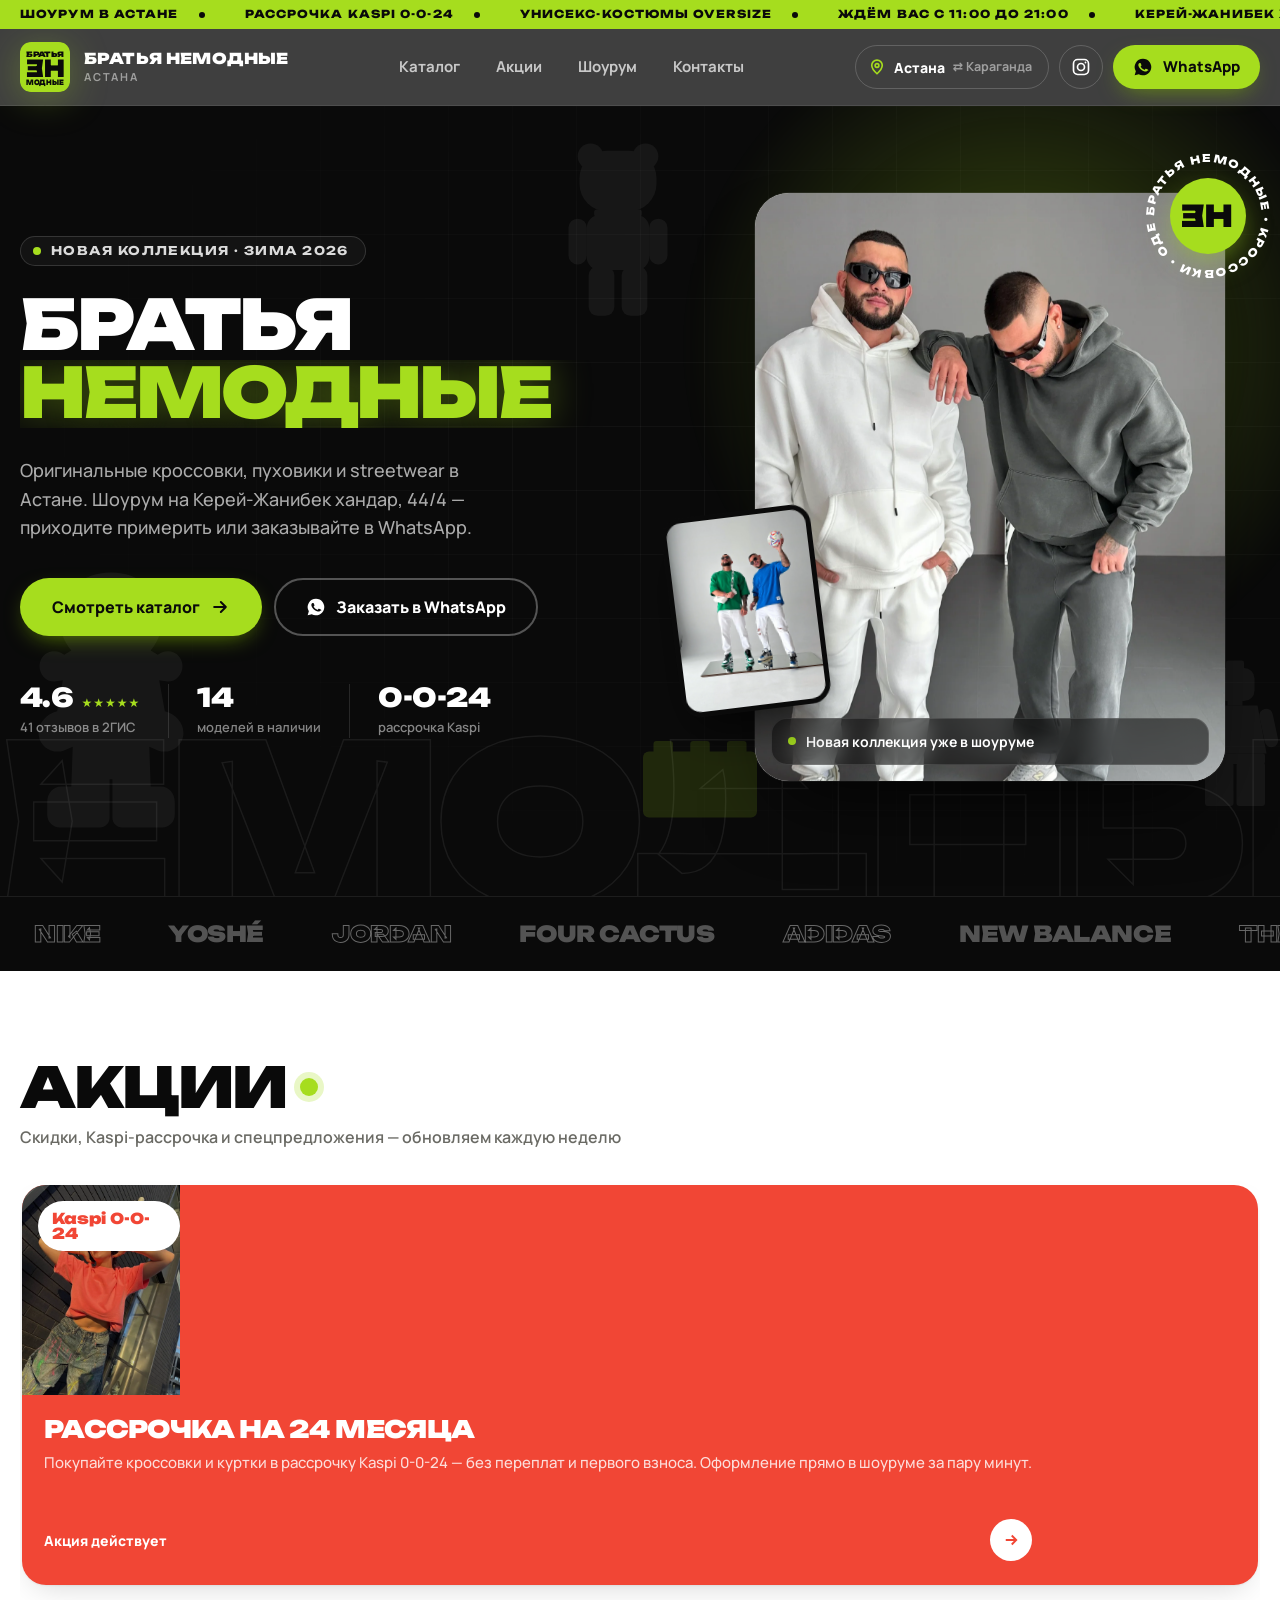
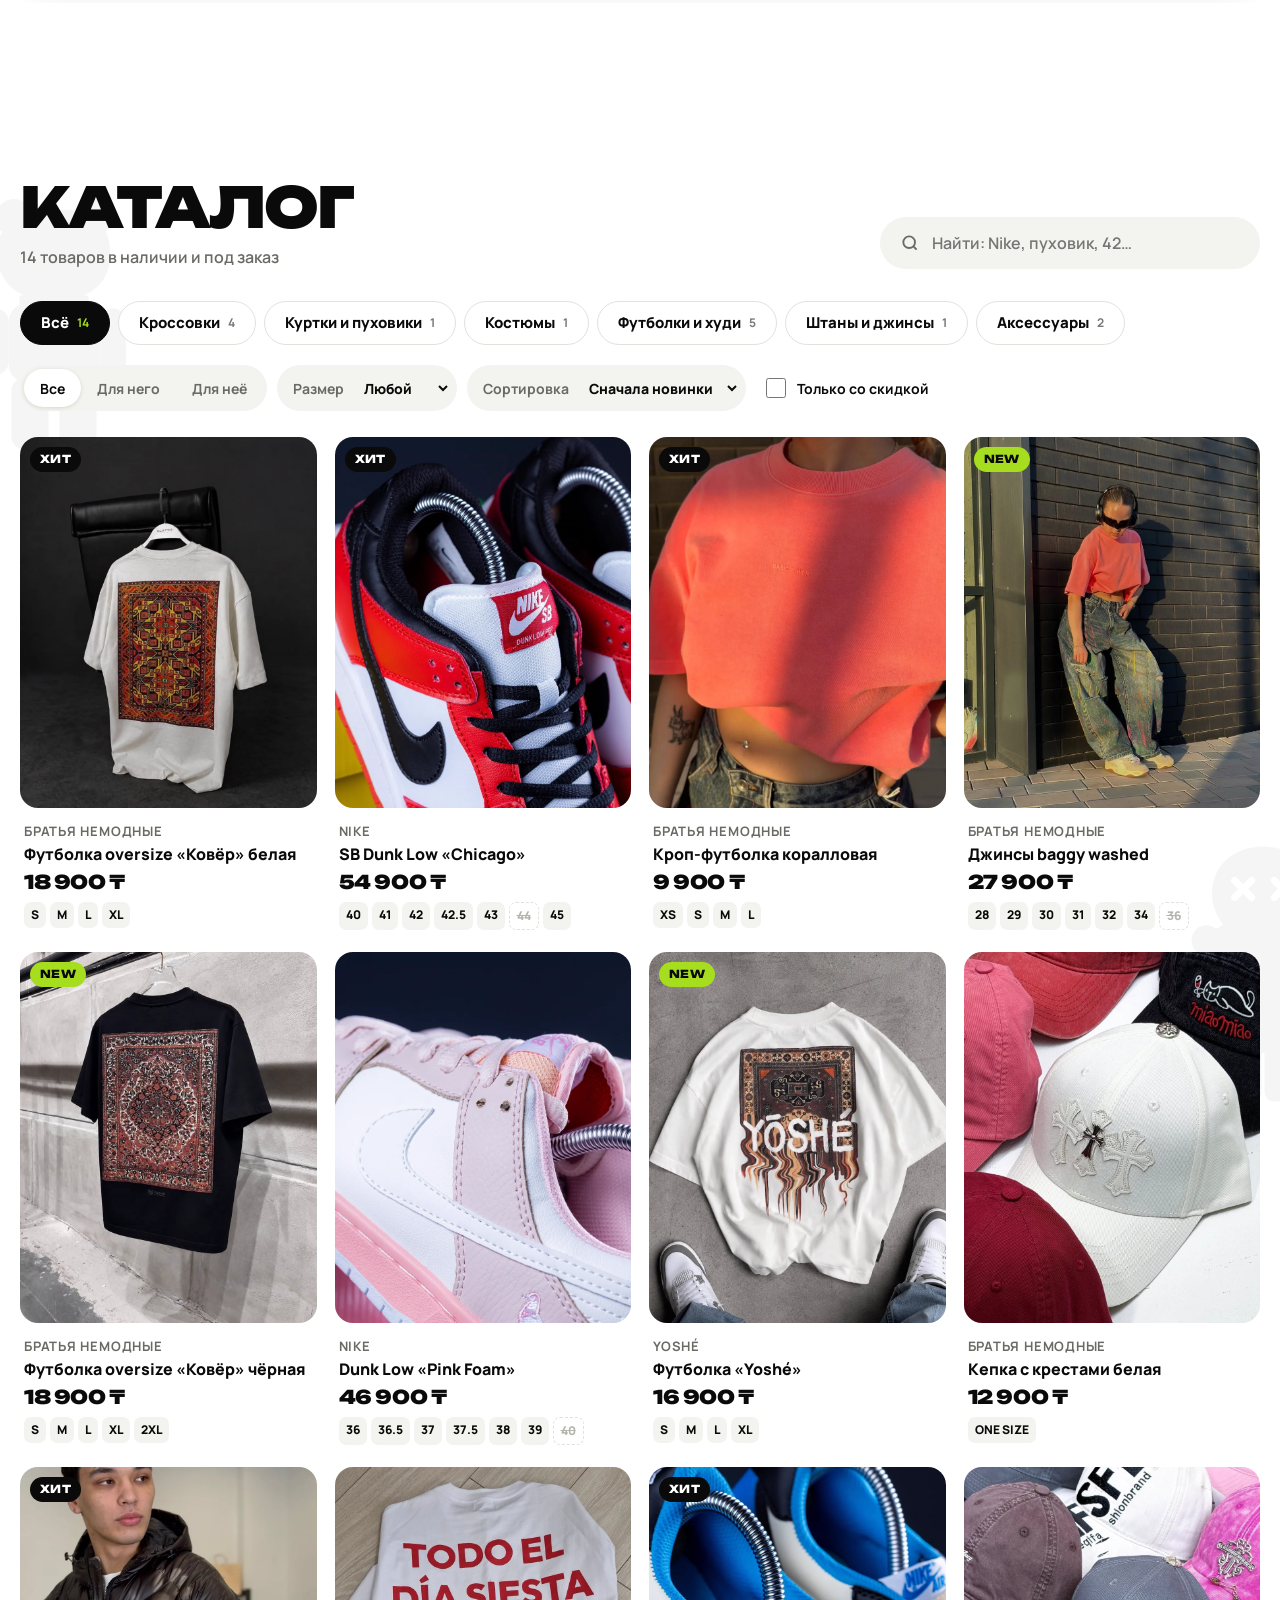
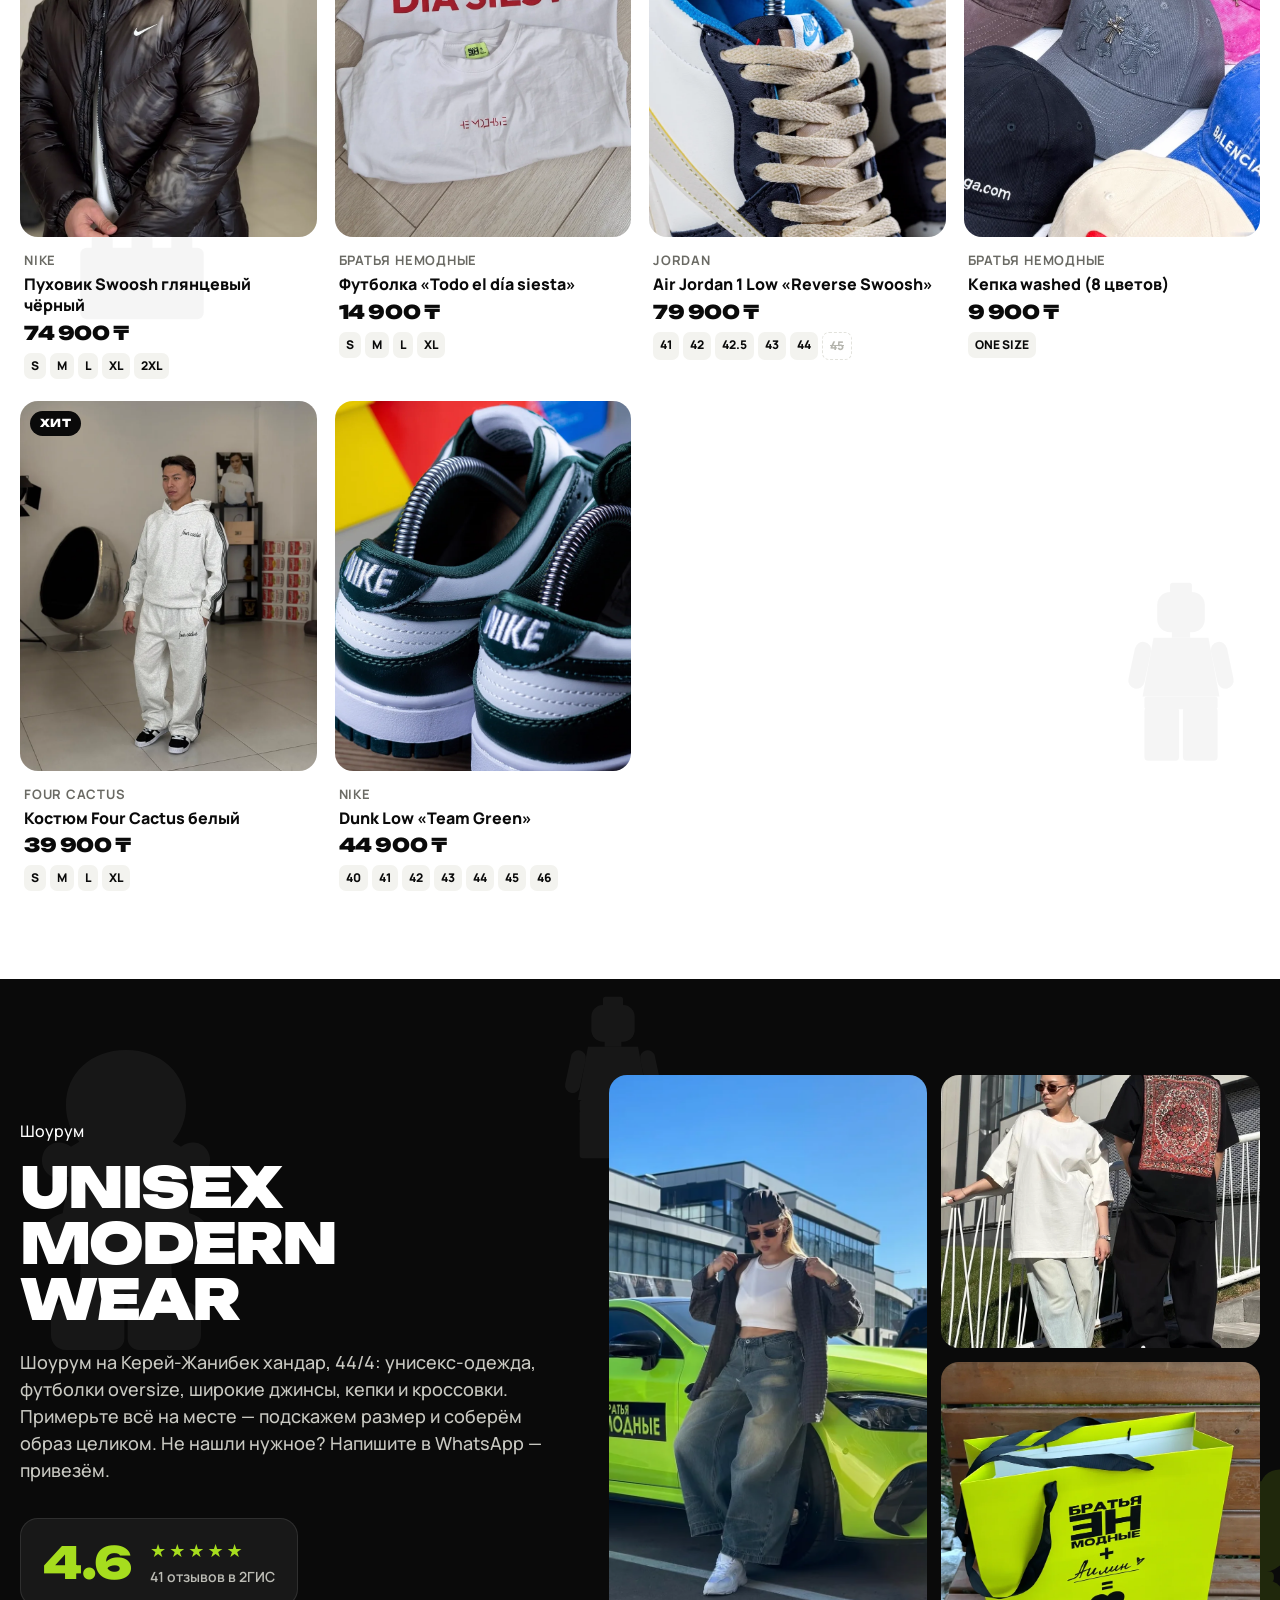
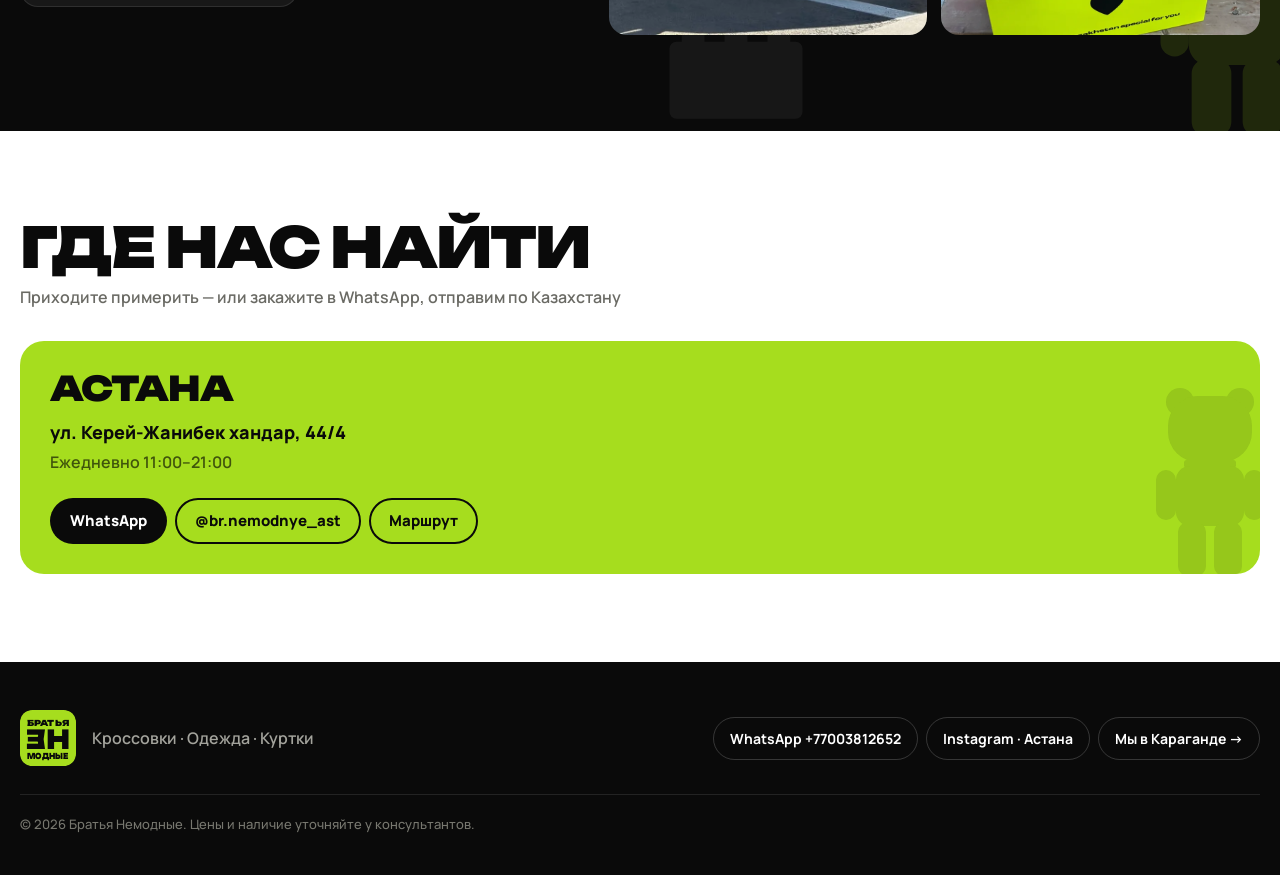
==== astana/index.html @ 57acdb15 "Отдельные сайты и админки для Караганды и Астаны Co-Authored-By: Claude Opus 5.5 <noreply@anthropic." ====
<!doctype html>
<html lang="ru">
<head>
<meta charset="utf-8">
<meta name="viewport" content="width=device-width, initial-scale=1, viewport-fit=cover">
<title>Братья Немодные Астана — кроссовки, одежда, куртки</title>
<meta name="description" content="Братья Немодные — магазин кроссовок, одежды и курток в Караганде и Астане. Кроссовки от 3 990 ₸, рассрочка Kaspi 0-0-24. Заказ в WhatsApp.">
<meta name="theme-color" content="#A6DD1E">
<meta property="og:title" content="Братья Немодные — кроссовки, одежда, куртки">
<meta property="og:description" content="Кроссовки от 3 990 ₸. Шоурумы в Караганде и Астане.">
<meta property="og:image" content="../media/showroom-led.webp">
<link rel="icon" href="data:image/svg+xml,%3Csvg xmlns='http://www.w3.org/2000/svg' viewBox='0 0 64 64'%3E%3Crect width='64' height='64' rx='14' fill='%23A6DD1E'/%3E%3Ctext x='32' y='44' font-family='Arial Black,Arial' font-weight='900' font-size='30' text-anchor='middle' transform='translate(64 0) scale(-1 1)'%3EНЕ%3C/text%3E%3C/svg%3E">
<link rel="preconnect" href="https://fonts.googleapis.com">
<link rel="preconnect" href="https://fonts.gstatic.com" crossorigin>
<link href="https://fonts.googleapis.com/css2?family=Unbounded:wght@500;700;900&family=Manrope:wght@400;500;600;700;800&display=swap" rel="stylesheet">
<link rel="stylesheet" href="../styles.css?v=5">
</head>
<body>

<div class="ticker" aria-hidden="true"><div class="ticker__track" id="ticker"></div></div>

<header class="top" id="top">
  <div class="wrap top__in">
    <a href="#" class="brand" aria-label="Братья Немодные — на главную">
      <span class="brand__mark" id="logo"><svg class="bn-logo" viewBox="0 0 120 120"><rect width="120" height="120" rx="22" fill="#A6DD1E"/></svg></span>
      <span class="brand__word"><b>Братья Немодные</b><small>Астана</small></span>
    </a>
    <nav class="top__nav" aria-label="Разделы">
      <a href="#catalog">Каталог</a>
      <a href="#promo">Акции</a>
      <a href="#showroom">Шоурум</a>
      <a href="#contacts">Контакты</a>
    </nav>
    <div class="top__act">
      <a class="city-sw" href="../karaganda/" title="Перейти на сайт: Караганда"><svg viewBox="0 0 24 24"><path d="M12 21s-7-6.1-7-11.2A7 7 0 0 1 19 9.8C19 14.9 12 21 12 21z"/><circle cx="12" cy="10" r="2.5"/></svg><span>Астана</span><em>⇄ Караганда</em></a>
      <a class="icon-btn" id="igTop" target="_blank" rel="noopener" aria-label="Instagram"><svg viewBox="0 0 24 24"><rect x="3" y="3" width="18" height="18" rx="5"/><circle cx="12" cy="12" r="4.2"/><circle cx="17.4" cy="6.6" r="1.1" class="fill"/></svg></a>
      <a class="btn btn--lime btn--sm" id="waTop" target="_blank" rel="noopener"><svg class="wa-ic" viewBox="0 0 24 24"><path d="M12 2a10 10 0 0 0-8.6 15.1L2 22l5-1.3A10 10 0 1 0 12 2zm5.3 14.2c-.2.6-1.3 1.2-1.8 1.2-.5.1-1 .2-3.3-.7-2.8-1.1-4.5-3.9-4.7-4.1-.1-.2-1.1-1.5-1.1-2.9s.7-2 1-2.3c.2-.3.5-.3.7-.3h.5c.2 0 .4 0 .6.5l.9 2.1c.1.2.1.4 0 .5l-.3.5-.4.5c-.1.1-.3.3-.1.6.2.3.8 1.3 1.7 2.1 1.1 1 2.1 1.3 2.4 1.5.3.1.5.1.7-.1l.9-1.1c.2-.3.4-.2.7-.1l2 1c.3.1.5.2.5.3.1.2.1.7-.1 1.3z"/></svg><span>WhatsApp</span></a>
    </div>
  </div>
</header>

<main>
  <!-- ГЛАВНЫЙ ЭКРАН -->
  <section class="hero">
    <div class="hero__glow" aria-hidden="true"></div>
    <div class="figs figs--dark" data-figs="hero"></div>
    <div class="hero__ghost" aria-hidden="true">НЕМОДНЫЕ</div>
    <div class="wrap hero__in">
      <div class="hero__text">
        <p class="eyebrow"><i></i><span id="heroKicker">Новая коллекция · Зима 2026</span></p>
        <h1 class="hero__title" id="heroTitle"><span class="ln"><span>Братья</span></span><span class="ln"><span class="hl">Немодные</span></span></h1>
        <p class="hero__lead" id="heroText"></p>
        <div class="hero__cta">
          <a href="#catalog" class="btn btn--lime btn--lg">Смотреть каталог <svg viewBox="0 0 24 24" class="arr"><path d="M5 12h14M13 6l6 6-6 6"/></svg></a>
          <a class="btn btn--line btn--lg" id="waHero" target="_blank" rel="noopener"><svg class="wa-ic" viewBox="0 0 24 24"><path d="M12 2a10 10 0 0 0-8.6 15.1L2 22l5-1.3A10 10 0 1 0 12 2zm5.3 14.2c-.2.6-1.3 1.2-1.8 1.2-.5.1-1 .2-3.3-.7-2.8-1.1-4.5-3.9-4.7-4.1-.1-.2-1.1-1.5-1.1-2.9s.7-2 1-2.3c.2-.3.5-.3.7-.3h.5c.2 0 .4 0 .6.5l.9 2.1c.1.2.1.4 0 .5l-.3.5-.4.5c-.1.1-.3.3-.1.6.2.3.8 1.3 1.7 2.1 1.1 1 2.1 1.3 2.4 1.5.3.1.5.1.7-.1l.9-1.1c.2-.3.4-.2.7-.1l2 1c.3.1.5.2.5.3.1.2.1.7-.1 1.3z"/></svg> Заказать в WhatsApp</a>
        </div>
        <ul class="hero__trust">
          <li><b><span id="factRating">4.9</span> <em>★★★★★</em></b><span id="factReviews">отзывы в 2ГИС</span></li>
          <li><b id="factStock">—</b><span>моделей в наличии</span></li>
          <li><b>0-0-24</b><span>рассрочка Kaspi</span></li>
        </ul>
      </div>
      <div class="hero__media">
        <figure class="hero__photo"><img id="heroImg" src="../media/brothers-hero.webp" alt="Братья Немодные" fetchpriority="high"><figcaption><span class="dot"></span><span id="heroCap">Новая коллекция в шоуруме</span></figcaption></figure>
        <figure class="hero__mini" id="heroMiniBox"><img id="heroImg2" src="../media/brothers-color.webp" alt="Братья Немодные"></figure>
        <div class="seal" aria-hidden="true">
          <svg viewBox="0 0 200 200"><defs><path id="sealPath" d="M100 100m-78 0a78 78 0 1 1 156 0a78 78 0 1 1-156 0"/></defs><text><textPath href="#sealPath" startOffset="0">БРАТЬЯ НЕМОДНЫЕ • КРОССОВКИ • ОДЕЖДА • КУРТКИ •</textPath></text></svg>
          <span class="seal__core"><b>НЕ</b></span>
        </div>
        <div class="price-tag" id="heroTag" hidden><span>кроссовки от</span><b id="heroTagVal"></b></div>
      </div>
    </div>
  </section>

  <div class="brands" aria-label="Бренды в наличии"><div class="brands__track" id="brands"></div></div>

  <!-- АКЦИИ -->
  <section class="sec" id="promo" hidden>
    <div class="wrap">
      <div class="sec__head">
        <h2 class="h2">Акции <span class="lime-dot"></span></h2>
        <p class="sec__sub">Скидки, Kaspi-рассрочка и спецпредложения — обновляем каждую неделю</p>
      </div>
      <div class="promos" id="promos"></div>
    </div>
  </section>

  <!-- КАТАЛОГ -->
  <section class="sec sec--catalog" id="catalog">
    <div class="figs figs--soft" data-figs="catalog"></div>
    <div class="wrap">
      <div class="sec__head sec__head--row">
        <div>
          <h2 class="h2">Каталог</h2>
          <p class="sec__sub" id="catCount"></p>
        </div>
        <label class="search">
          <svg viewBox="0 0 24 24"><circle cx="11" cy="11" r="7"/><path d="M20 20l-3.5-3.5"/></svg>
          <input type="search" id="q" placeholder="Найти: Nike, пуховик, 42…" autocomplete="off">
        </label>
      </div>
      <div class="chips" id="cats" role="tablist" aria-label="Категории"></div>
      <div class="filters">
        <div class="seg" id="gender" role="group" aria-label="Для кого">
          <button type="button" data-g="" class="on">Все</button>
          <button type="button" data-g="his">Для него</button>
          <button type="button" data-g="her">Для неё</button>
        </div>
        <label class="select"><span>Размер</span><select id="size"><option value="">Любой</option></select></label>
        <label class="select"><span>Сортировка</span><select id="sort">
          <option value="new">Сначала новинки</option>
          <option value="cheap">Сначала дешевле</option>
          <option value="exp">Сначала дороже</option>
          <option value="sale">Со скидкой</option>
        </select></label>
        <label class="check"><input type="checkbox" id="onlySale"><span>Только со скидкой</span></label>
      </div>
      <div class="grid" id="grid"></div>
      <div class="empty" id="empty" hidden>
        <p><b>Ничего не нашли</b>Но, возможно, это есть в шоуруме — напишите нам, проверим.</p>
        <a class="btn btn--ink" id="waEmpty" target="_blank" rel="noopener">Спросить в WhatsApp</a>
      </div>
    </div>
  </section>

  <!-- ШОУРУМ -->
  <section class="showroom" id="showroom">
    <div class="figs figs--dark" data-figs="dark"></div>
    <div class="wrap showroom__in">
      <div class="showroom__text">
        <p class="kicker kicker--lime">Шоурум</p>
        <h2 class="h2 h2--light" id="aboutTitle"></h2>
        <p class="showroom__lead" id="aboutText"></p>
        <div class="rating">
          <div class="rating__num" id="ratingNum">4.9</div>
          <div><div class="stars">★★★★★</div><span id="ratingText">отзывов в 2ГИС</span></div>
        </div>
      </div>
      <div class="gallery" id="gallery"></div>
    </div>
  </section>

  <!-- КОНТАКТЫ -->
  <section class="sec" id="contacts">
    <div class="wrap">
      <div class="sec__head">
        <h2 class="h2">Где нас найти</h2>
        <p class="sec__sub">Приходите примерить — или закажите в WhatsApp, отправим по Казахстану</p>
      </div>
      <div class="branches" id="branches"></div>
    </div>
  </section>
</main>

<footer class="foot">
  <div class="wrap foot__in">
    <div class="foot__brand"><span id="footLogo"></span><p>Кроссовки · Одежда · Куртки</p></div>
    <div class="foot__links" id="footLinks"></div>
    <p class="foot__copy">© <span id="year"></span> Братья Немодные. Цены и наличие уточняйте у консультантов.</p>
  </div>
</footer>

<a class="fab" id="fab" target="_blank" rel="noopener" aria-label="Написать в WhatsApp"><svg viewBox="0 0 24 24"><path d="M12 2a10 10 0 0 0-8.6 15.1L2 22l5-1.3A10 10 0 1 0 12 2zm5.3 14.2c-.2.6-1.3 1.2-1.8 1.2-.5.1-1 .2-3.3-.7-2.8-1.1-4.5-3.9-4.7-4.1-.1-.2-1.1-1.5-1.1-2.9s.7-2 1-2.3c.2-.3.5-.3.7-.3h.5c.2 0 .4 0 .6.5l.9 2.1c.1.2.1.4 0 .5l-.3.5-.4.5c-.1.1-.3.3-.1.6.2.3.8 1.3 1.7 2.1 1.1 1 2.1 1.3 2.4 1.5.3.1.5.1.7-.1l.9-1.1c.2-.3.4-.2.7-.1l2 1c.3.1.5.2.5.3.1.2.1.7-.1 1.3z"/></svg></a>

<!-- Карточка товара -->
<div class="modal" id="pm" hidden>
  <div class="modal__bg" data-close></div>
  <div class="modal__box modal__box--product" role="dialog" aria-modal="true" aria-labelledby="pmTitle">
    <button class="modal__x" data-close aria-label="Закрыть">×</button>
    <div class="pm">
      <div class="pm__media">
        <div class="pm__stage" id="pmStage"></div>
        <div class="pm__thumbs" id="pmThumbs"></div>
      </div>
      <div class="pm__info">
        <p class="pm__brand" id="pmBrand"></p>
        <h3 class="pm__title" id="pmTitle"></h3>
        <div class="pm__price" id="pmPrice"></div>
        <div class="pm__promo" id="pmPromo" hidden></div>
        <div class="pm__sizes">
          <div class="pm__label"><span>Размер</span><small id="pmSizeHint">Выберите размер</small></div>
          <div class="sizes" id="pmSizes"></div>
        </div>
        <p class="pm__desc" id="pmDesc"></p>
        <a class="btn btn--lime btn--block" id="pmOrder" target="_blank" rel="noopener">Заказать в WhatsApp</a>
        <a class="btn btn--ghost btn--block" id="pmAsk" target="_blank" rel="noopener">Спросить в Instagram</a>
        <ul class="pm__perks">
          <li>Примерка в шоуруме</li>
          <li>Рассрочка Kaspi 0-0-24</li>
          <li>Доставка по Казахстану</li>
        </ul>
      </div>
    </div>
  </div>
</div>

<!-- Акция -->
<div class="modal" id="prm" hidden>
  <div class="modal__bg" data-close></div>
  <div class="modal__box modal__box--promo" role="dialog" aria-modal="true" aria-labelledby="prmTitle">
    <button class="modal__x" data-close aria-label="Закрыть">×</button>
    <div class="prm__media" id="prmMedia"></div>
    <div class="prm__body">
      <span class="prm__badge" id="prmBadge"></span>
      <h3 class="prm__title" id="prmTitle"></h3>
      <p class="prm__dates" id="prmDates"></p>
      <p class="prm__text" id="prmText"></p>
      <div class="prm__cta" id="prmCta"></div>
    </div>
  </div>
</div>

<script>window.BN_CITY = "ast"; window.BN_BASE = "../";</script>
<script src="../common.js?v=5"></script>
<script src="../app.js?v=5"></script>
</body>
</html>
---- styles.css ----
/* Братья Немодные — сайт магазина */
:root {
  --lime: #A6DD1E;
  --lime-2: #C4F23A;
  --lime-ink: #2D3D00;
  --ink: #0A0A0A;
  --ink-2: #1A1A1A;
  --paper: #FFFFFF;
  --concrete: #F3F3EF;
  --concrete-2: #E9E9E3;
  --line: #E2E2DC;
  --muted: #6A6A64;
  --red: #F14635;
  --r: 18px;
  --r-sm: 12px;
  --shadow: 0 1px 2px rgba(0,0,0,.05), 0 12px 32px -12px rgba(0,0,0,.18);
  --display: 'Unbounded', 'Arial Black', system-ui, sans-serif;
  --body: 'Manrope', system-ui, -apple-system, 'Segoe UI', sans-serif;
  color-scheme: light;
}
* { box-sizing: border-box; }
html { scroll-behavior: smooth; -webkit-text-size-adjust: 100%; }
body { margin: 0; background: var(--paper); color: var(--ink); font: 500 16px/1.5 var(--body); overflow-x: hidden; }
img, video { display: block; max-width: 100%; }
a { color: inherit; text-decoration: none; }
button { font: inherit; color: inherit; cursor: pointer; }
[hidden] { display: none !important; }
:focus-visible { outline: 3px solid var(--lime); outline-offset: 2px; }
.wrap { width: min(1240px, 100% - 32px); margin-inline: auto; position: relative; z-index: 1; }

/* ---------- логотип ---------- */
svg.bn-logo { display: block; width: 100%; height: auto; border-radius: 22%; }

/* ---------- бегущая строка ---------- */
.ticker { background: var(--lime); color: var(--ink); overflow: hidden; white-space: nowrap; font: 800 11px/1 var(--display); letter-spacing: .1em; text-transform: uppercase; position: relative; z-index: 31; }
.ticker__track { display: inline-flex; padding: 9px 0; animation: tick 45s linear infinite; }
.ticker__track span { padding: 0 20px; display: inline-flex; align-items: center; gap: 20px; }
.ticker__track span::after { content: ''; width: 6px; height: 6px; background: var(--ink); border-radius: 50%; }
@keyframes tick { to { transform: translateX(-50%); } }

/* ---------- шапка ---------- */
.top { position: sticky; top: 0; z-index: 30; background: rgba(10,10,10,.78); backdrop-filter: saturate(1.6) blur(18px); -webkit-backdrop-filter: saturate(1.6) blur(18px); border-bottom: 1px solid rgba(255,255,255,.08); color: #fff; }
.top__in { display: flex; align-items: center; gap: 28px; height: 76px; }
.brand { display: flex; align-items: center; gap: 14px; flex: none; }
.brand__mark { width: 50px; display: block; transition: transform .35s cubic-bezier(.2,.9,.3,1.3); filter: drop-shadow(0 6px 18px rgba(166,221,30,.28)); }
.brand:hover .brand__mark { transform: rotate(-8deg) scale(1.06); }
.brand__word { display: grid; line-height: 1.1; }
.brand__word b { font: 900 15px/1.1 var(--display); text-transform: uppercase; letter-spacing: .01em; }
.brand__word small { font-size: 11px; font-weight: 700; letter-spacing: .16em; text-transform: uppercase; color: rgba(255,255,255,.5); margin-top: 4px; }
.top__nav { display: flex; gap: 4px; margin: 0 auto; }
.top__nav a { position: relative; padding: 10px 16px; font-weight: 700; font-size: 15px; color: rgba(255,255,255,.72); transition: color .2s; }
.top__nav a::after { content: ''; position: absolute; left: 16px; right: 16px; bottom: 4px; height: 2px; background: var(--lime); border-radius: 2px; transform: scaleX(0); transform-origin: left; transition: transform .3s; }
.top__nav a:hover { color: #fff; }
.top__nav a:hover::after { transform: scaleX(1); }
.top__act { display: flex; gap: 10px; align-items: center; margin-left: auto; }
.top__nav + .top__act { margin-left: 0; }
.icon-btn { width: 44px; height: 44px; border-radius: 50%; display: grid; place-items: center; border: 1.5px solid rgba(255,255,255,.18); color: #fff; transition: border-color .2s, background .2s, color .2s; }
.icon-btn:hover { border-color: var(--lime); color: var(--lime); }
.icon-btn svg { width: 20px; height: 20px; fill: none; stroke: currentColor; stroke-width: 2; }
.icon-btn svg .fill { fill: currentColor; stroke: none; }

/* ---------- кнопки ---------- */
.btn { display: inline-flex; align-items: center; justify-content: center; gap: 10px; min-height: 52px; padding: 0 26px; border-radius: 99px; font-weight: 800; font-size: 16px; border: 2px solid transparent; transition: transform .15s, background .2s, box-shadow .2s, color .2s; cursor: pointer; text-align: center; }
.btn:active { transform: translateY(1px) scale(.99); }
.btn--sm { min-height: 44px; padding: 0 18px; font-size: 15px; }
.btn--lime { background: var(--lime); color: var(--ink); box-shadow: 0 8px 24px -10px rgba(120,170,0,.9); }
.btn--lime:hover { background: var(--lime-2); }
.btn--ink { background: var(--ink); color: #fff; }
.btn--ink:hover { background: #262626; }
.btn--ghost { border-color: var(--ink); color: var(--ink); background: transparent; }
.btn--ghost:hover { background: var(--ink); color: #fff; }
.btn--block { width: 100%; }
.btn .arr { width: 20px; height: 20px; fill: none; stroke: currentColor; stroke-width: 2.4; stroke-linecap: round; stroke-linejoin: round; }
.wa-ic { width: 20px; height: 20px; fill: currentColor; }

/* ---------- силуэты игрушек на фоне ---------- */
.figs { position: absolute; inset: 0; overflow: hidden; pointer-events: none; z-index: 0; }
.fig { position: absolute; fill: var(--ink); opacity: .045; animation: float 9s ease-in-out infinite; }
.fig svg { width: 100%; height: auto; display: block; }
.fig--lime { fill: var(--lime); opacity: .55; }
.fig--outline { fill: none; opacity: .12; }
.fig--outline svg * { fill: none; stroke: var(--ink); stroke-width: 2.5; }
.figs--soft .fig { opacity: .035; }
.figs--dark .fig { fill: #fff; opacity: .05; }
.figs--dark .fig--lime { fill: var(--lime); opacity: .14; }
@keyframes float { 0%,100% { transform: translateY(0) rotate(var(--rot, 0deg)); } 50% { transform: translateY(-14px) rotate(calc(var(--rot, 0deg) + 3deg)); } }
@media (prefers-reduced-motion: reduce) { .fig, .ticker__track { animation: none; } html { scroll-behavior: auto; } }

/* ---------- главный экран ---------- */
.hero { position: relative; overflow: hidden; background: #0A0A0A; color: #fff; isolation: isolate; }
.hero::before { content: ''; position: absolute; inset: 0; background-image: linear-gradient(rgba(255,255,255,.035) 1px, transparent 1px), linear-gradient(90deg, rgba(255,255,255,.035) 1px, transparent 1px); background-size: 64px 64px; mask-image: radial-gradient(ellipse at 70% 40%, #000 20%, transparent 75%); -webkit-mask-image: radial-gradient(ellipse at 70% 40%, #000 20%, transparent 75%); z-index: -1; }
.hero__glow { position: absolute; width: 760px; height: 760px; right: -120px; top: -140px; background: radial-gradient(circle, rgba(166,221,30,.32), rgba(166,221,30,0) 62%); filter: blur(10px); z-index: -1; pointer-events: none; }
.hero__ghost { position: absolute; left: 50%; bottom: -0.16em; transform: translateX(-50%); font: 900 clamp(90px, 17vw, 260px)/1 var(--display); letter-spacing: -.04em; color: transparent; -webkit-text-stroke: 1.5px rgba(255,255,255,.07); white-space: nowrap; pointer-events: none; z-index: -1; }
.hero__in { display: grid; grid-template-columns: 1.08fr .92fr; gap: 64px; align-items: center; padding: 76px 0 104px; min-height: min(860px, calc(100vh - 110px)); }
.eyebrow { display: inline-flex; align-items: center; gap: 10px; margin: 0 0 26px; padding: 8px 16px 8px 12px; border-radius: 99px; border: 1px solid rgba(255,255,255,.14); background: rgba(255,255,255,.04); font: 700 12px/1 var(--display); letter-spacing: .12em; text-transform: uppercase; color: rgba(255,255,255,.85); }
.eyebrow i { width: 8px; height: 8px; border-radius: 50%; background: var(--lime); box-shadow: 0 0 0 0 rgba(166,221,30,.7); animation: pulse 2s infinite; }
@keyframes pulse { 70% { box-shadow: 0 0 0 10px rgba(166,221,30,0); } 100% { box-shadow: 0 0 0 0 rgba(166,221,30,0); } }
.hero__title { margin: 0; font: 900 clamp(40px, 5.4vw, 82px)/.94 var(--display); letter-spacing: -.045em; text-transform: uppercase; }
.hero__title .ln { display: block; overflow: hidden; padding-bottom: .04em; }
.hero__title .ln > span { display: inline-block; animation: rise .9s cubic-bezier(.2,.8,.2,1) both; }
.hero__title .hl { color: var(--lime); text-shadow: 0 0 42px rgba(166,221,30,.38); }
@keyframes rise { from { transform: translateY(105%); } }
.hero__lead { margin: 28px 0 0; max-width: 500px; font-size: 18px; line-height: 1.6; color: rgba(255,255,255,.66); }
.hero__cta { display: flex; flex-wrap: wrap; gap: 12px; margin-top: 36px; }
.btn--lg { min-height: 58px; padding: 0 30px; font-size: 16px; }
.btn--line { border-color: rgba(255,255,255,.3); color: #fff; }
.btn--line:hover { border-color: #fff; background: #fff; color: var(--ink); }
.hero__trust { list-style: none; margin: 48px 0 0; padding: 0; display: flex; }
.hero__trust li { padding: 0 28px; border-left: 1px solid rgba(255,255,255,.12); }
.hero__trust li:first-child { padding-left: 0; border-left: 0; }
.hero__trust b { display: flex; align-items: baseline; gap: 8px; font: 900 26px/1 var(--display); letter-spacing: -.02em; white-space: nowrap; }
.hero__trust em { font-style: normal; font-size: 12px; color: var(--lime); letter-spacing: 1px; }
.hero__trust li > span { display: block; margin-top: 8px; font-size: 13px; font-weight: 600; color: rgba(255,255,255,.5); }

.hero__media { position: relative; justify-self: center; width: min(470px, 100%); }
.hero__photo { position: relative; margin: 0; aspect-ratio: 4/5; border-radius: 34px; overflow: hidden; background: #e6e6e3; box-shadow: 0 40px 80px -30px rgba(0,0,0,.8), 0 0 0 1px rgba(255,255,255,.08); }
.hero__photo img { width: 100%; height: 100%; object-fit: cover; object-position: 50% 30%; animation: zoomin 1.6s cubic-bezier(.2,.8,.2,1) both; }
@keyframes zoomin { from { transform: scale(1.1); opacity: 0; } }
.hero__photo figcaption { position: absolute; left: 16px; right: 16px; bottom: 16px; display: flex; align-items: center; gap: 10px; padding: 12px 16px; border-radius: 16px; background: rgba(10,10,10,.55); backdrop-filter: blur(12px); -webkit-backdrop-filter: blur(12px); font-weight: 700; font-size: 14px; color: #fff; border: 1px solid rgba(255,255,255,.12); }
.hero__photo .dot { width: 8px; height: 8px; border-radius: 50%; background: var(--lime); flex: none; }
.hero__mini { position: absolute; left: -84px; bottom: 70px; width: 150px; margin: 0; aspect-ratio: 3/4; border-radius: 20px; overflow: hidden; border: 5px solid #0A0A0A; box-shadow: 0 24px 50px -16px rgba(0,0,0,.8); transform: rotate(-7deg); background: #222; }
.hero__mini img { width: 100%; height: 100%; object-fit: cover; }
.seal { position: absolute; right: -52px; top: -46px; width: 138px; height: 138px; display: grid; place-items: center; }
.seal svg { position: absolute; inset: 0; width: 100%; height: 100%; animation: spin 18s linear infinite; }
.seal text { font: 800 15.5px var(--display); letter-spacing: 2.3px; fill: #fff; }
.seal__core { width: 76px; height: 76px; border-radius: 50%; background: var(--lime); color: var(--ink); display: grid; place-items: center; box-shadow: 0 10px 30px -6px rgba(166,221,30,.55); }
.seal__core b { font: 900 30px/1 var(--display); transform: scaleX(-1); letter-spacing: -.04em; }
@keyframes spin { to { transform: rotate(360deg); } }
.price-tag { position: absolute; right: -30px; bottom: 120px; background: #fff; color: var(--ink); border-radius: 18px; padding: 14px 18px; box-shadow: 0 20px 40px -14px rgba(0,0,0,.6); transform: rotate(4deg); }
.price-tag span { display: block; font-size: 12px; font-weight: 700; color: var(--muted); text-transform: uppercase; letter-spacing: .08em; }
.price-tag b { font: 900 24px/1.1 var(--display); letter-spacing: -.02em; }
.price-tag::before { content: ''; position: absolute; left: -7px; top: 50%; width: 14px; height: 14px; margin-top: -7px; border-radius: 50%; background: var(--lime); border: 3px solid #fff; }

/* ---------- бренды ---------- */
.brands { background: #0A0A0A; border-top: 1px solid rgba(255,255,255,.08); overflow: hidden; white-space: nowrap; }
.brands__track { display: inline-flex; padding: 26px 0; animation: tick 50s linear infinite; }
.brands__track span { padding: 0 34px; font: 900 22px/1 var(--display); letter-spacing: -.02em; text-transform: uppercase; color: rgba(255,255,255,.3); }
.brands__track span:nth-child(odd) { color: transparent; -webkit-text-stroke: 1px rgba(255,255,255,.38); }

@media (max-width: 980px) {
  .hero__in { grid-template-columns: 1fr; gap: 56px; padding: 48px 0 80px; min-height: 0; }
  .hero__media { width: min(420px, 82%); }
}
@media (max-width: 640px) {
  .top__in { height: 64px; gap: 12px; }
  .brand { gap: 10px; }
  .brand__mark { width: 42px; }
  .brand__word b { font-size: 12.5px; }
  .brand__word small { font-size: 9.5px; letter-spacing: .12em; }
  .hero__in { padding: 36px 0 64px; gap: 44px; }
  .hero__cta .btn { width: 100%; }
  .hero__trust li { padding: 0 14px; }
  .hero__trust b { font-size: 19px; }
  .hero__trust em { display: none; }
  .hero__trust li > span { font-size: 11.5px; }
  .hero__media { width: 82%; }
  .hero__mini { width: 100px; left: -26px; bottom: 120px; border-width: 4px; }
  .seal { width: 100px; height: 100px; right: -20px; top: -34px; }
  .seal__core { width: 54px; height: 54px; }
  .seal__core b { font-size: 21px; }
  .price-tag { right: -16px; bottom: 92px; padding: 10px 13px; }
  .price-tag b { font-size: 18px; }
  .brands__track span { font-size: 17px; padding: 0 22px; }
}

/* ---------- секции ---------- */
.sec { position: relative; padding: 88px 0; }
.sec--catalog { background: var(--paper); }
.sec__head { margin-bottom: 32px; }
.sec__head--row { display: flex; align-items: flex-end; justify-content: space-between; gap: 24px; flex-wrap: wrap; }
.h2 { margin: 0; font: 900 clamp(32px, 4.6vw, 56px)/1 var(--display); letter-spacing: -.035em; text-transform: uppercase; display: flex; align-items: center; gap: 14px; }
.h2--light { color: #fff; }
.lime-dot { width: 18px; height: 18px; border-radius: 50%; background: var(--lime); display: inline-block; box-shadow: 0 0 0 6px rgba(166,221,30,.25); }
.sec__sub { margin: 10px 0 0; color: var(--muted); font-weight: 600; font-size: 16px; }

/* ---------- акции ---------- */
.promos { display: grid; grid-auto-flow: column; grid-auto-columns: minmax(300px, 1fr); gap: 18px; overflow-x: auto; scroll-snap-type: x mandatory; padding: 4px 2px 18px; scrollbar-width: thin; }
.promo { --bg: var(--lime); --fg: var(--ink); scroll-snap-align: start; position: relative; display: flex; flex-direction: column; min-height: 400px; border-radius: 24px; overflow: hidden; background: var(--bg); color: var(--fg); text-align: left; border: 0; padding: 0; box-shadow: var(--shadow); transition: transform .25s; }
.promo:hover { transform: translateY(-4px); }
.promo__img { position: relative; height: 210px; overflow: hidden; background: rgba(0,0,0,.15); }
.promo__img img, .promo__img video { width: 100%; height: 100%; object-fit: cover; transition: transform .6s; }
.promo:hover .promo__img img { transform: scale(1.05); }
.promo__badge { position: absolute; left: 16px; top: 16px; background: var(--fg); color: var(--bg); font: 900 15px/1 var(--display); padding: 10px 14px; border-radius: 99px; letter-spacing: -.01em; }
.promo__body { padding: 22px 22px 24px; display: flex; flex-direction: column; flex: 1; }
.promo__title { margin: 0; font: 900 24px/1.05 var(--display); letter-spacing: -.03em; text-transform: uppercase; }
.promo__text { margin: 10px 0 0; font-size: 15px; opacity: .82; display: -webkit-box; -webkit-line-clamp: 3; -webkit-box-orient: vertical; overflow: hidden; }
.promo__foot { margin-top: auto; padding-top: 16px; display: flex; justify-content: space-between; align-items: center; gap: 10px; font-weight: 800; font-size: 14px; }
.promo__foot .go { width: 42px; height: 42px; border-radius: 50%; background: var(--fg); color: var(--bg); display: grid; place-items: center; flex: none; }
.promo__foot .go svg { width: 18px; height: 18px; fill: none; stroke: currentColor; stroke-width: 2.5; }
.promo--white { border: 1.5px solid var(--line); box-shadow: none; }

/* ---------- каталог ---------- */
.search { display: flex; align-items: center; gap: 10px; background: var(--concrete); border-radius: 99px; padding: 0 18px; height: 52px; width: min(380px, 100%); border: 2px solid transparent; transition: border-color .2s, background .2s; }
.search:focus-within { border-color: var(--ink); background: #fff; }
.search svg { width: 20px; height: 20px; fill: none; stroke: var(--muted); stroke-width: 2.2; flex: none; }
.search input { border: 0; background: none; outline: none; font: 600 16px var(--body); width: 100%; color: var(--ink); }
.chips { display: flex; gap: 8px; overflow-x: auto; padding-bottom: 6px; scrollbar-width: none; }
.chips::-webkit-scrollbar { display: none; }
.chip { flex: none; height: 44px; padding: 0 20px; border-radius: 99px; border: 1.5px solid var(--line); background: #fff; font-weight: 800; font-size: 15px; display: inline-flex; align-items: center; gap: 8px; transition: all .2s; }
.chip:hover { border-color: var(--ink); }
.chip.on { background: var(--ink); border-color: var(--ink); color: #fff; }
.chip small { font-size: 12px; opacity: .55; font-weight: 700; }
.chip.on small { color: var(--lime); opacity: 1; }
.filters { display: flex; flex-wrap: wrap; gap: 10px; align-items: center; margin: 14px 0 26px; }
.seg { display: inline-flex; background: var(--concrete); border-radius: 99px; padding: 4px; }
.seg button { border: 0; background: none; height: 38px; padding: 0 16px; border-radius: 99px; font-weight: 700; font-size: 14px; color: var(--muted); }
.seg button.on { background: #fff; color: var(--ink); box-shadow: 0 1px 4px rgba(0,0,0,.12); }
.select { display: inline-flex; align-items: center; gap: 8px; height: 46px; padding: 0 6px 0 16px; border-radius: 99px; background: var(--concrete); font-size: 14px; font-weight: 700; color: var(--muted); }
.select select { border: 0; background: transparent; font: 800 14px var(--body); color: var(--ink); height: 100%; padding: 0 8px; outline: none; cursor: pointer; }
.check { display: inline-flex; align-items: center; gap: 8px; font-weight: 700; font-size: 14px; cursor: pointer; height: 46px; padding: 0 6px; }
.check input { width: 20px; height: 20px; accent-color: var(--ink); }

.grid { display: grid; grid-template-columns: repeat(4, 1fr); gap: 22px 18px; }
.card { position: relative; text-align: left; background: none; border: 0; padding: 0; display: flex; flex-direction: column; }
.card__media { position: relative; aspect-ratio: 4/5; border-radius: var(--r); overflow: hidden; background: var(--concrete); }
.card__media img { width: 100%; height: 100%; object-fit: cover; transition: transform .5s ease, opacity .4s; }
.card__media img.alt { position: absolute; inset: 0; opacity: 0; }
.card:hover .card__media img { transform: scale(1.045); }
.card:hover .card__media img.alt { opacity: 1; }
.badges { position: absolute; left: 10px; top: 10px; display: flex; flex-direction: column; gap: 6px; align-items: flex-start; }
.badge { font: 800 11px/1 var(--display); letter-spacing: .04em; text-transform: uppercase; padding: 7px 10px; border-radius: 99px; background: #fff; color: var(--ink); }
.badge--lime { background: var(--lime); }
.badge--sale { background: var(--red); color: #fff; }
.badge--ink { background: var(--ink); color: #fff; }
.card__vid { position: absolute; right: 10px; top: 10px; width: 34px; height: 34px; border-radius: 50%; background: rgba(0,0,0,.6); display: grid; place-items: center; }
.card__vid svg { width: 11px; height: 12px; margin-left: 2px; }
.card__out { position: absolute; inset: 0; background: rgba(255,255,255,.6); display: grid; place-items: center; font: 800 13px var(--display); text-transform: uppercase; letter-spacing: .05em; }
.card__body { padding: 14px 4px 0; }
.card__brand { font-size: 13px; font-weight: 700; color: var(--muted); text-transform: uppercase; letter-spacing: .06em; }
.card__title { margin: 3px 0 0; font-size: 16px; font-weight: 800; line-height: 1.3; }
.card__price { margin-top: 8px; display: flex; align-items: baseline; gap: 8px; flex-wrap: wrap; }
.card__price b { font: 900 19px/1 var(--display); letter-spacing: -.02em; }
.card__price s { color: var(--muted); font-weight: 700; font-size: 14px; }
.card__price .pct { background: var(--red); color: #fff; font-weight: 800; font-size: 12px; padding: 3px 7px; border-radius: 6px; }
.card__sizes { margin-top: 10px; display: flex; flex-wrap: wrap; gap: 4px; }
.card__sizes span { font-size: 12px; font-weight: 800; padding: 4px 7px; border-radius: 7px; background: var(--concrete); }
.card__sizes span.no { color: #b5b5ae; text-decoration: line-through; background: transparent; border: 1px dashed var(--line); }
.ph { width: 100%; height: 100%; display: grid; place-items: center; background: var(--concrete); }
.ph svg { width: 46%; fill: var(--concrete-2); }

.empty { text-align: center; padding: 48px 16px; border: 2px dashed var(--line); border-radius: var(--r); }
.empty p { margin: 0 0 18px; color: var(--muted); }
.empty b { display: block; font: 900 22px var(--display); color: var(--ink); margin-bottom: 6px; text-transform: uppercase; }

/* ---------- шоурум ---------- */
.showroom { position: relative; background: var(--ink); color: #fff; padding: 96px 0; overflow: hidden; }
.showroom__in { display: grid; grid-template-columns: .9fr 1.1fr; gap: 56px; align-items: center; }
.showroom__lead { color: #c9c9c2; font-size: 18px; margin: 22px 0 0; }
.rating { margin-top: 34px; display: flex; align-items: center; gap: 18px; padding: 18px 22px; border-radius: var(--r); background: rgba(255,255,255,.06); border: 1px solid rgba(255,255,255,.1); width: fit-content; }
.rating__num { font: 900 44px/1 var(--display); color: var(--lime); letter-spacing: -.03em; }
.stars { color: var(--lime); letter-spacing: 3px; font-size: 18px; }
.rating span { color: #bdbdb6; font-size: 14px; font-weight: 600; }
.gallery { display: grid; grid-template-columns: 1fr 1fr; grid-template-rows: 1fr 1fr; gap: 14px; height: 560px; }
.gallery figure { margin: 0; border-radius: var(--r); overflow: hidden; background: #222; }
.gallery figure:first-child { grid-row: span 2; }
.gallery img { width: 100%; height: 100%; object-fit: cover; }

/* ---------- контакты ---------- */
.branches { display: grid; grid-template-columns: repeat(auto-fit, minmax(300px, 1fr)); gap: 18px; }
.branch { position: relative; border-radius: 24px; padding: 30px; background: var(--concrete); overflow: hidden; }
.branch:first-child { background: var(--lime); }
.branch__city { font: 900 34px/1 var(--display); text-transform: uppercase; letter-spacing: -.03em; margin: 0; }
.branch__addr { margin: 14px 0 4px; font-size: 18px; font-weight: 800; }
.branch__hours { margin: 0; color: rgba(0,0,0,.62); font-weight: 600; }
.branch__btns { display: flex; flex-wrap: wrap; gap: 8px; margin-top: 24px; }
.branch__btns .btn { min-height: 46px; padding: 0 18px; font-size: 15px; }
.branch .fig-corner { position: absolute; right: -10px; bottom: -14px; width: 120px; opacity: .1; fill: var(--ink); }

/* ---------- подвал ---------- */
.foot { background: var(--ink); color: #fff; padding: 48px 0 calc(40px + env(safe-area-inset-bottom)); }
.foot__in { display: grid; grid-template-columns: 1fr auto; gap: 28px; align-items: center; }
.foot__brand { display: flex; align-items: center; gap: 16px; }
.foot__brand .bn-logo { width: 56px; flex: none; }
.foot__brand p { margin: 0; color: #a3a39c; font-weight: 600; }
.foot__links { display: flex; flex-wrap: wrap; gap: 8px; }
.foot__links a { padding: 10px 16px; border-radius: 99px; border: 1px solid rgba(255,255,255,.18); font-weight: 700; font-size: 14px; }
.foot__links a:hover { border-color: var(--lime); color: var(--lime); }
.foot__copy { grid-column: 1 / -1; margin: 0; color: #77776f; font-size: 13px; border-top: 1px solid rgba(255,255,255,.1); padding-top: 20px; }

.fab { position: fixed; right: 16px; bottom: calc(16px + env(safe-area-inset-bottom)); z-index: 25; width: 60px; height: 60px; border-radius: 50%; background: var(--lime); display: none; place-items: center; box-shadow: 0 10px 28px -8px rgba(0,0,0,.45); border: 2px solid var(--ink); }
.fab svg { width: 30px; height: 30px; fill: var(--ink); }

/* ---------- окна ---------- */
.modal { position: fixed; inset: 0; z-index: 50; display: grid; place-items: center; padding: 20px; }
.modal__bg { position: absolute; inset: 0; background: rgba(10,10,10,.62); backdrop-filter: blur(4px); animation: fade .2s; }
.modal__box { position: relative; background: #fff; border-radius: 26px; width: min(1040px, 100%); max-height: calc(100vh - 40px); max-height: calc(100dvh - 40px); overflow: auto; animation: pop .25s cubic-bezier(.2,.9,.3,1.2); overscroll-behavior: contain; }
.modal__box--promo { width: min(720px, 100%); }
.modal__x { position: absolute; right: 14px; top: 14px; z-index: 3; width: 44px; height: 44px; border-radius: 50%; border: 0; background: rgba(255,255,255,.92); font-size: 28px; line-height: 1; box-shadow: 0 2px 10px rgba(0,0,0,.15); }
@keyframes fade { from { opacity: 0; } }
@keyframes pop { from { opacity: 0; transform: translateY(16px) scale(.98); } }
body.lock { overflow: hidden; }

.pm { display: grid; grid-template-columns: 1.05fr 1fr; }
.pm__media { padding: 18px; background: var(--concrete); }
.pm__stage { aspect-ratio: 4/5; border-radius: var(--r); overflow: hidden; background: #fff; }
.pm__stage img, .pm__stage video { width: 100%; height: 100%; object-fit: cover; }
.pm__thumbs { display: flex; gap: 8px; margin-top: 10px; overflow-x: auto; }
.pm__thumbs button { flex: none; width: 66px; height: 80px; border-radius: 10px; overflow: hidden; border: 2px solid transparent; padding: 0; background: #ddd; position: relative; }
.pm__thumbs button.on { border-color: var(--ink); }
.pm__thumbs img, .pm__thumbs video { width: 100%; height: 100%; object-fit: cover; }
.pm__thumbs .play { position: absolute; inset: 0; display: grid; place-items: center; background: rgba(0,0,0,.35); color: #fff; font-size: 18px; }
.pm__info { padding: 36px 34px 30px; display: flex; flex-direction: column; gap: 14px; }
.pm__brand { margin: 0; font-weight: 800; color: var(--muted); text-transform: uppercase; letter-spacing: .08em; font-size: 13px; }
.pm__title { margin: -8px 0 0; font: 900 28px/1.1 var(--display); letter-spacing: -.03em; }
.pm__price { display: flex; align-items: baseline; gap: 12px; flex-wrap: wrap; }
.pm__price b { font: 900 32px/1 var(--display); letter-spacing: -.03em; }
.pm__price s { color: var(--muted); font-weight: 700; font-size: 18px; }
.pm__price .pct { background: var(--red); color: #fff; font-weight: 800; font-size: 14px; padding: 4px 9px; border-radius: 8px; }
.pm__promo { background: var(--lime); border-radius: 12px; padding: 10px 14px; font-weight: 800; font-size: 14px; }
.pm__label { display: flex; justify-content: space-between; align-items: baseline; font-weight: 800; margin-bottom: 10px; }
.pm__label small { color: var(--muted); font-weight: 600; font-size: 13px; }
.sizes { display: grid; grid-template-columns: repeat(auto-fill, minmax(62px, 1fr)); gap: 8px; }
.sizes button { height: 48px; border-radius: 12px; border: 1.5px solid var(--line); background: #fff; font-weight: 800; font-size: 15px; position: relative; }
.sizes button:hover:not(:disabled) { border-color: var(--ink); }
.sizes button.on { background: var(--ink); color: #fff; border-color: var(--ink); }
.sizes button:disabled { color: #bdbdb6; background: var(--concrete); cursor: not-allowed; text-decoration: line-through; }
.sizes button .last { position: absolute; top: -7px; right: -5px; background: var(--lime); color: var(--ink); font-size: 9px; padding: 2px 5px; border-radius: 6px; text-decoration: none; }
.pm__desc { margin: 0; color: #3e3e3a; font-size: 15px; white-space: pre-line; }
.pm__perks { list-style: none; margin: 4px 0 0; padding: 0; display: grid; gap: 6px; font-size: 14px; font-weight: 700; color: var(--muted); }
.pm__perks li::before { content: '✓'; color: var(--ink); background: var(--lime); border-radius: 50%; width: 20px; height: 20px; display: inline-grid; place-items: center; font-size: 11px; margin-right: 10px; }

.prm__media { aspect-ratio: 16/9; background: var(--ink); }
.prm__media img, .prm__media video { width: 100%; height: 100%; object-fit: cover; }
.prm__body { padding: 28px 32px 32px; }
.prm__badge { display: inline-block; font: 900 15px/1 var(--display); padding: 10px 14px; border-radius: 99px; }
.prm__title { margin: 16px 0 6px; font: 900 32px/1.05 var(--display); text-transform: uppercase; letter-spacing: -.03em; }
.prm__dates { margin: 0; color: var(--muted); font-weight: 700; font-size: 14px; }
.prm__text { margin: 16px 0 0; font-size: 17px; color: #333; white-space: pre-line; }
.prm__cta { display: flex; flex-wrap: wrap; gap: 10px; margin-top: 24px; }

/* ---------- адаптив ---------- */
@media (max-width: 1080px) {
  .grid { grid-template-columns: repeat(3, 1fr); }
  .top__nav { display: none; }
}
@media (max-width: 860px) {
  .showroom__in { grid-template-columns: 1fr; gap: 36px; }
  .gallery { height: 420px; }
  .pm { grid-template-columns: 1fr; }
  .pm__info { padding: 24px 20px 26px; }
  .foot__in { grid-template-columns: 1fr; }
  .fab { display: grid; }
}
@media (max-width: 640px) {
  .grid { grid-template-columns: repeat(2, 1fr); gap: 18px 12px; }
  .top__in { height: 62px; gap: 12px; }
  .top__act .btn span { display: none; }
  .top__act .btn { width: 44px; padding: 0; }
  .sec { padding: 60px 0; }
  .showroom { padding: 64px 0; }
  .hero__lead { font-size: 16px; }
  .card__title { font-size: 14px; }
  .card__price b { font-size: 16px; }
  .card__sizes { display: none; }
  .promos { grid-auto-columns: 84%; }
  .promo { min-height: 360px; }
  .modal { padding: 0; align-items: end; }
  .modal__box { border-radius: 22px 22px 0 0; max-height: 94vh; max-height: 94dvh; }
  .gallery { height: 340px; gap: 10px; }
  .filters .select { flex: 1 1 140px; }
  .branch { padding: 24px; }
}

/* ---------- переключатель города ---------- */
.city-sw { display: inline-flex; align-items: center; gap: 8px; height: 44px; padding: 0 16px 0 12px; border-radius: 99px; border: 1.5px solid rgba(255,255,255,.18); color: #fff; font-weight: 800; font-size: 14px; transition: border-color .2s; white-space: nowrap; }
.city-sw svg { width: 18px; height: 18px; fill: none; stroke: var(--lime); stroke-width: 2.2; }
.city-sw em { font-style: normal; font-weight: 700; font-size: 12.5px; color: rgba(255,255,255,.5); transition: color .2s; }
.city-sw:hover { border-color: var(--lime); }
.city-sw:hover em { color: var(--lime); }
@media (max-width: 1080px) { .city-sw em { display: none; } }
@media (max-width: 640px) { .city-sw { display: none; } }
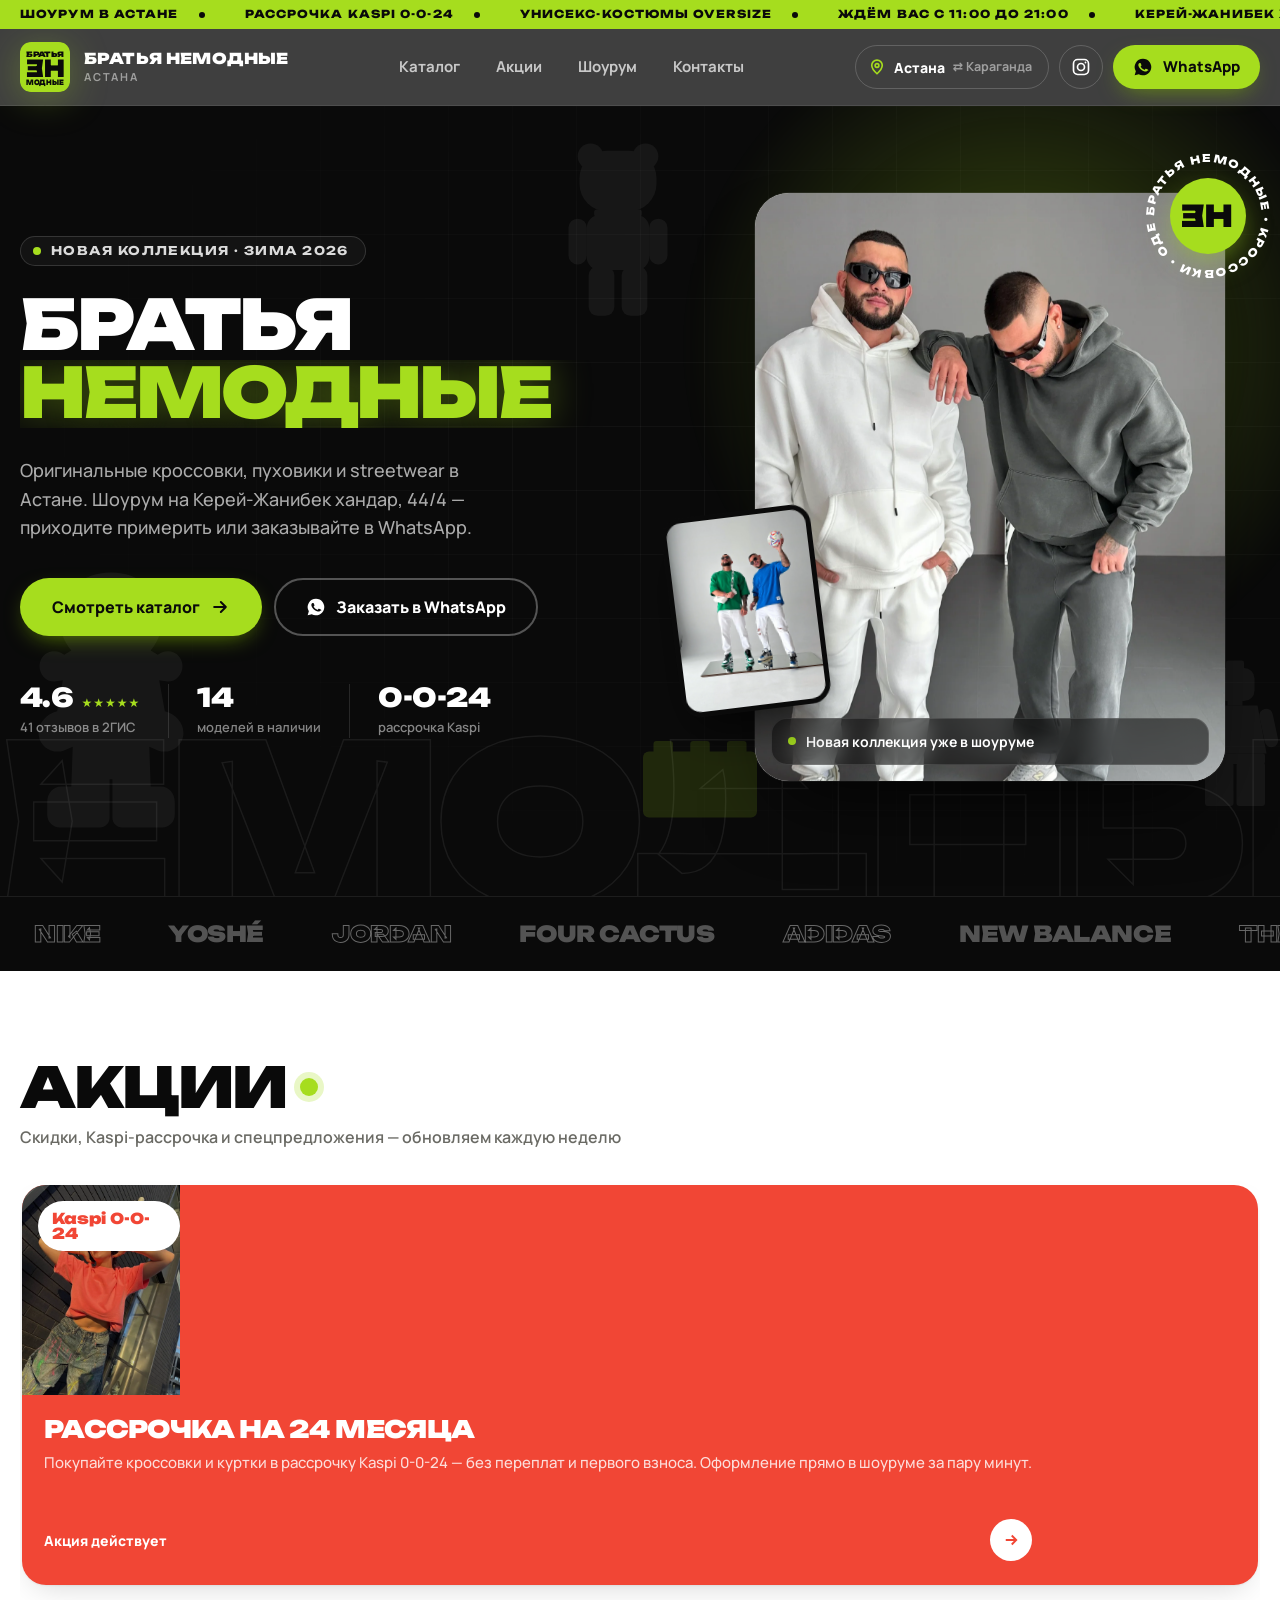
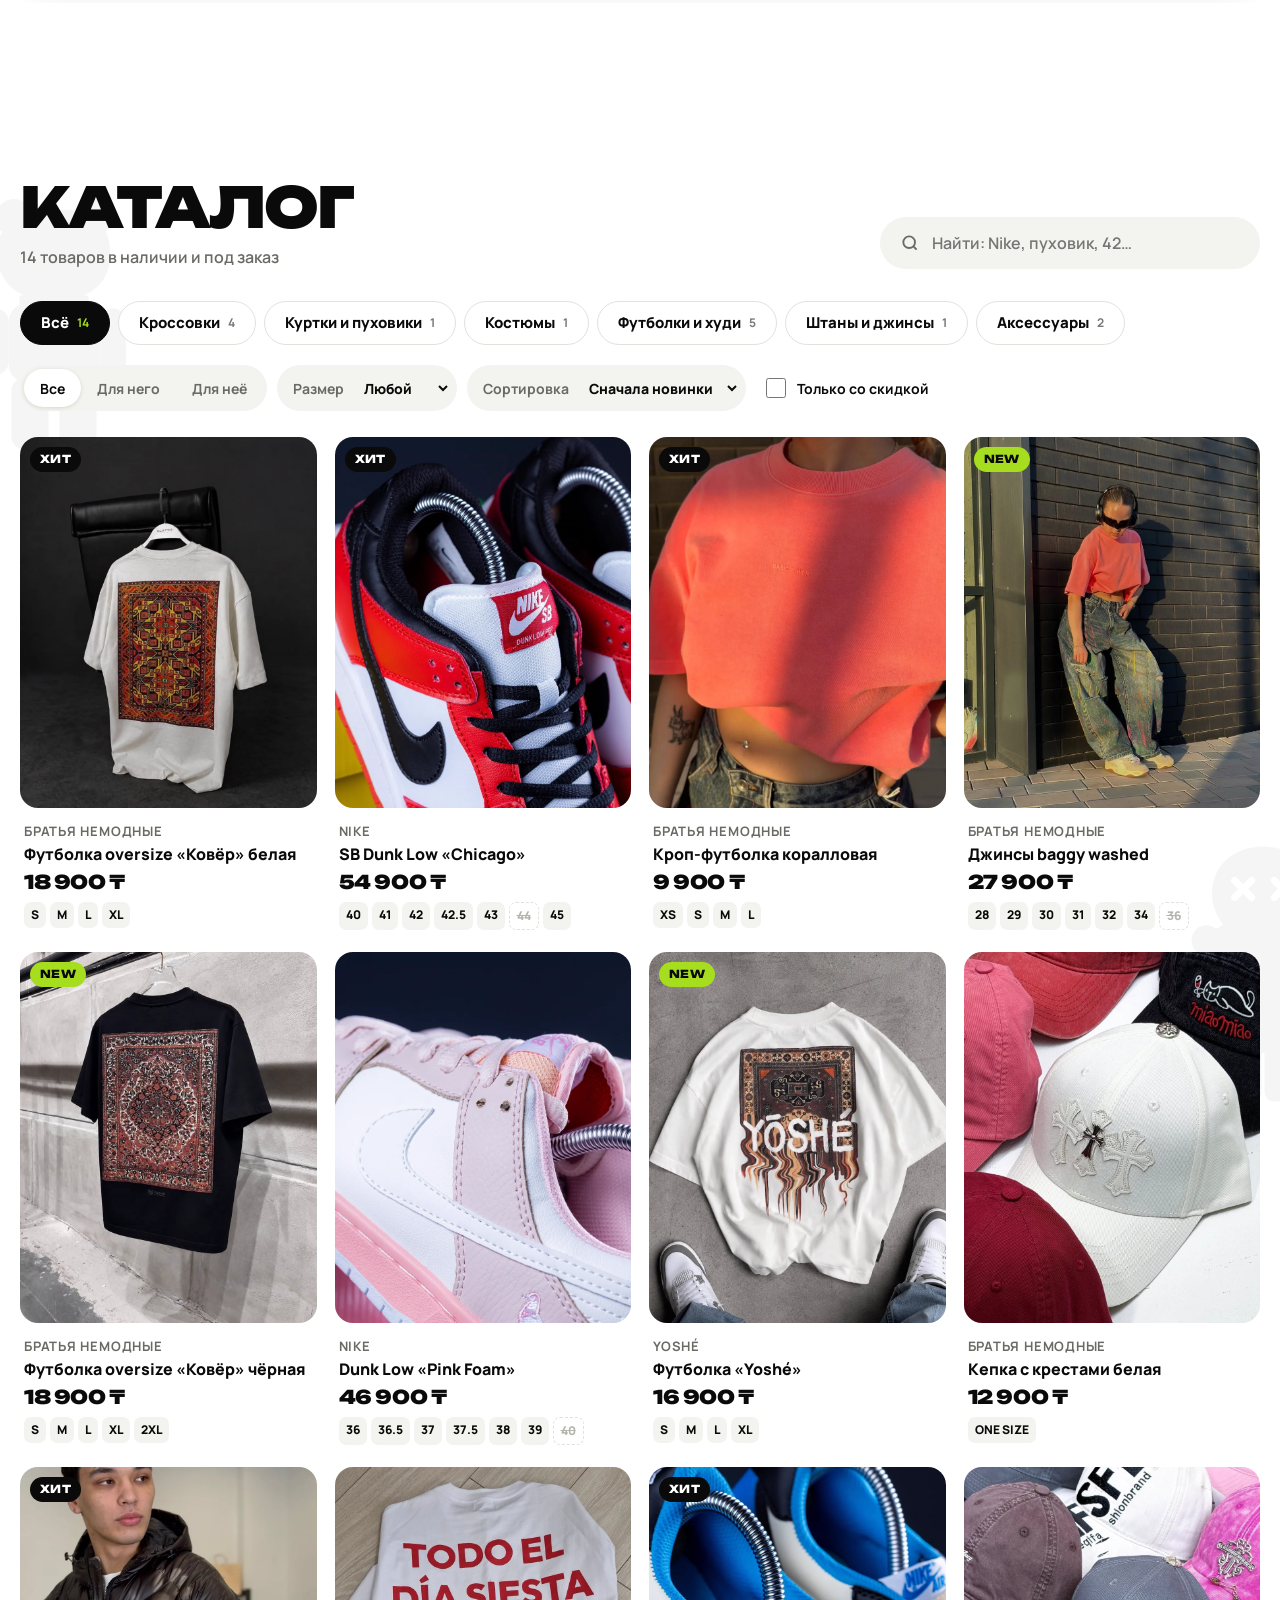
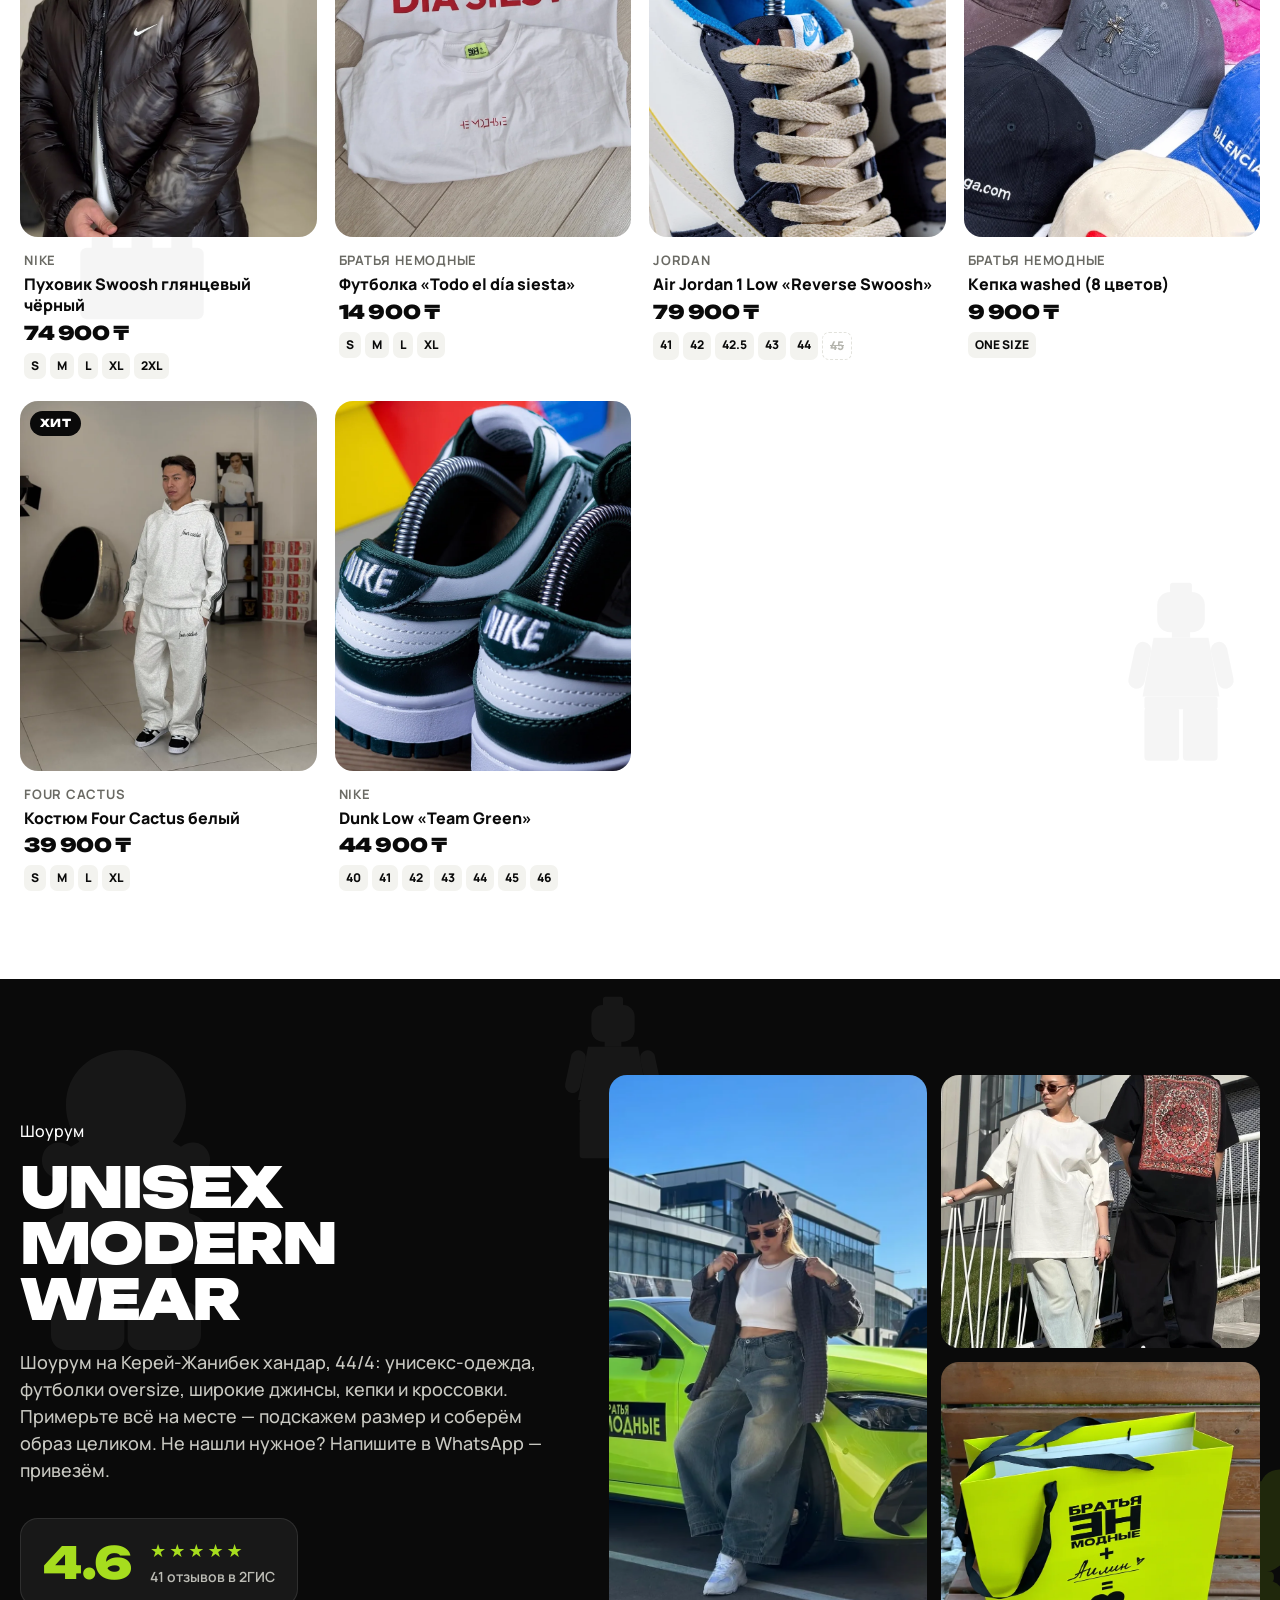
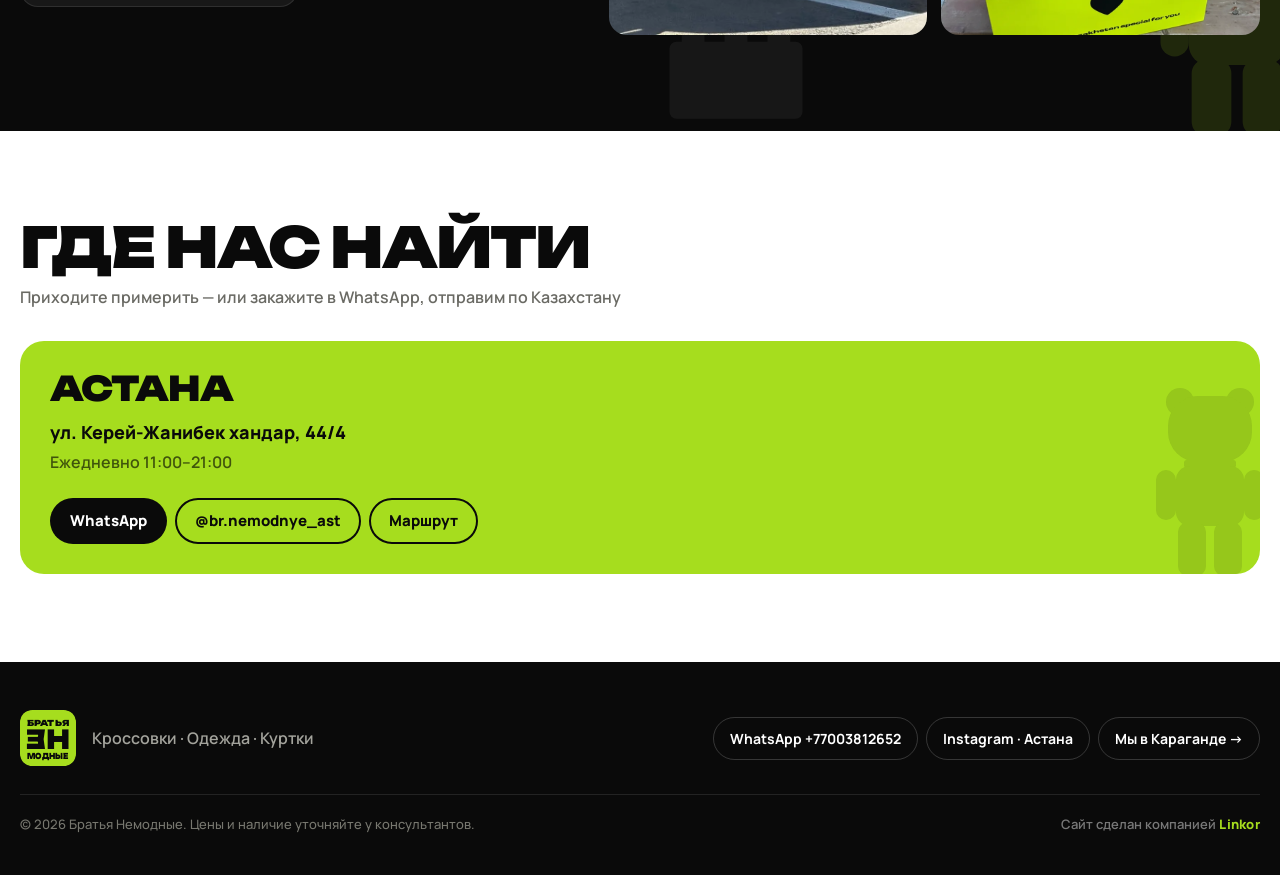
==== commit 81eeb55b: "Подпись «Сайт сделан компанией Linkor» в подвале Co-Authored-By: Claude Opus 5.5 <noreply@anthropic." ====
--- a/astana/index.html
+++ b/astana/index.html
@@ -13,7 +13,7 @@
 <link rel="preconnect" href="https://fonts.googleapis.com">
 <link rel="preconnect" href="https://fonts.gstatic.com" crossorigin>
 <link href="https://fonts.googleapis.com/css2?family=Unbounded:wght@500;700;900&family=Manrope:wght@400;500;600;700;800&display=swap" rel="stylesheet">
-<link rel="stylesheet" href="../styles.css?v=5">
+<link rel="stylesheet" href="../styles.css?v=6">
 </head>
 <body>
 
@@ -156,7 +156,7 @@
   <div class="wrap foot__in">
     <div class="foot__brand"><span id="footLogo"></span><p>Кроссовки · Одежда · Куртки</p></div>
     <div class="foot__links" id="footLinks"></div>
-    <p class="foot__copy">© <span id="year"></span> Братья Немодные. Цены и наличие уточняйте у консультантов.</p>
+    <p class="foot__copy"><span>© <span id="year"></span> Братья Немодные. Цены и наличие уточняйте у консультантов.</span><span class="made">Сайт сделан компанией <b>Linkor</b></span></p>
   </div>
 </footer>
 
--- a/styles.css
+++ b/styles.css
@@ -369,3 +369,9 @@
 .city-sw:hover em { color: var(--lime); }
 @media (max-width: 1080px) { .city-sw em { display: none; } }
 @media (max-width: 640px) { .city-sw { display: none; } }
+
+/* ---------- подпись разработчика ---------- */
+.foot__copy { display: flex; flex-wrap: wrap; justify-content: space-between; gap: 8px 24px; }
+.made { color: rgba(255,255,255,.45); font-size: 13px; font-weight: 600; }
+.made b { color: var(--lime); font-weight: 800; letter-spacing: .02em; }
+.made--pick { position: absolute; left: 0; right: 0; bottom: 18px; margin: 0; text-align: center; }
